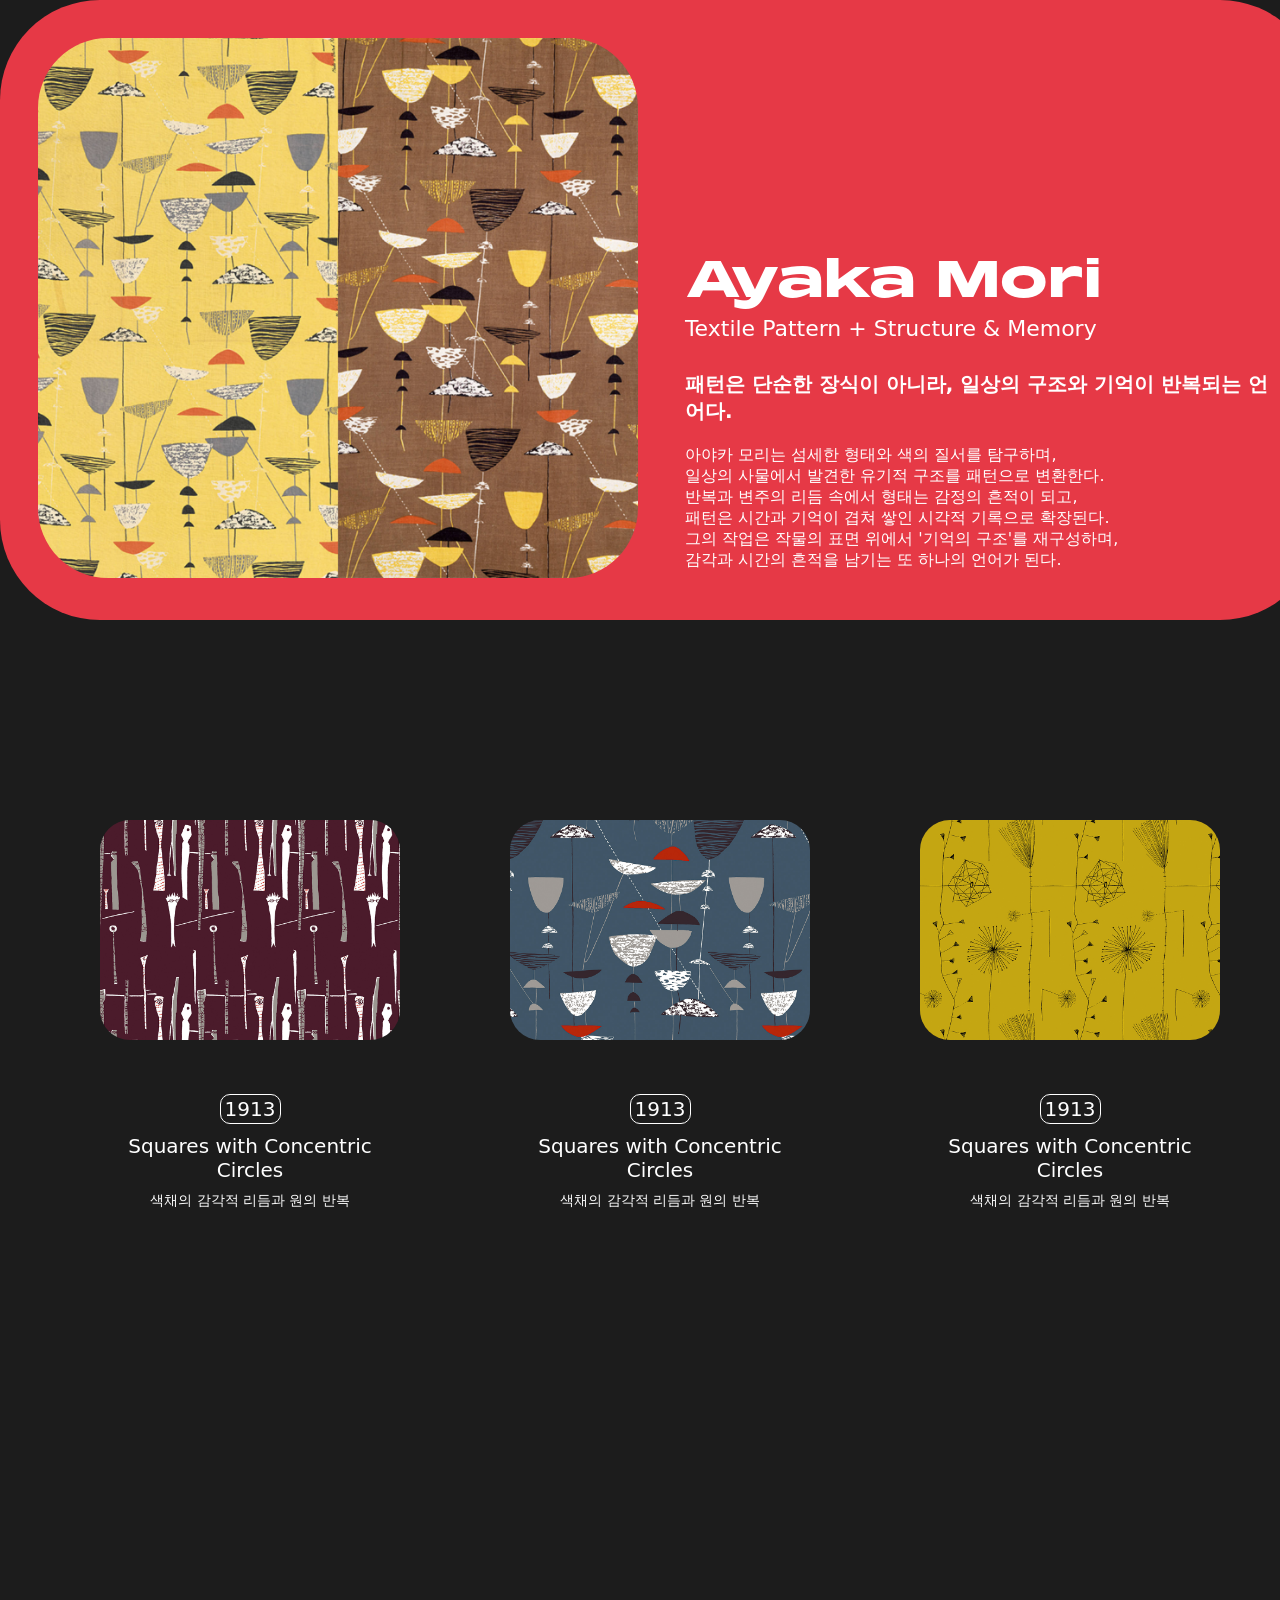
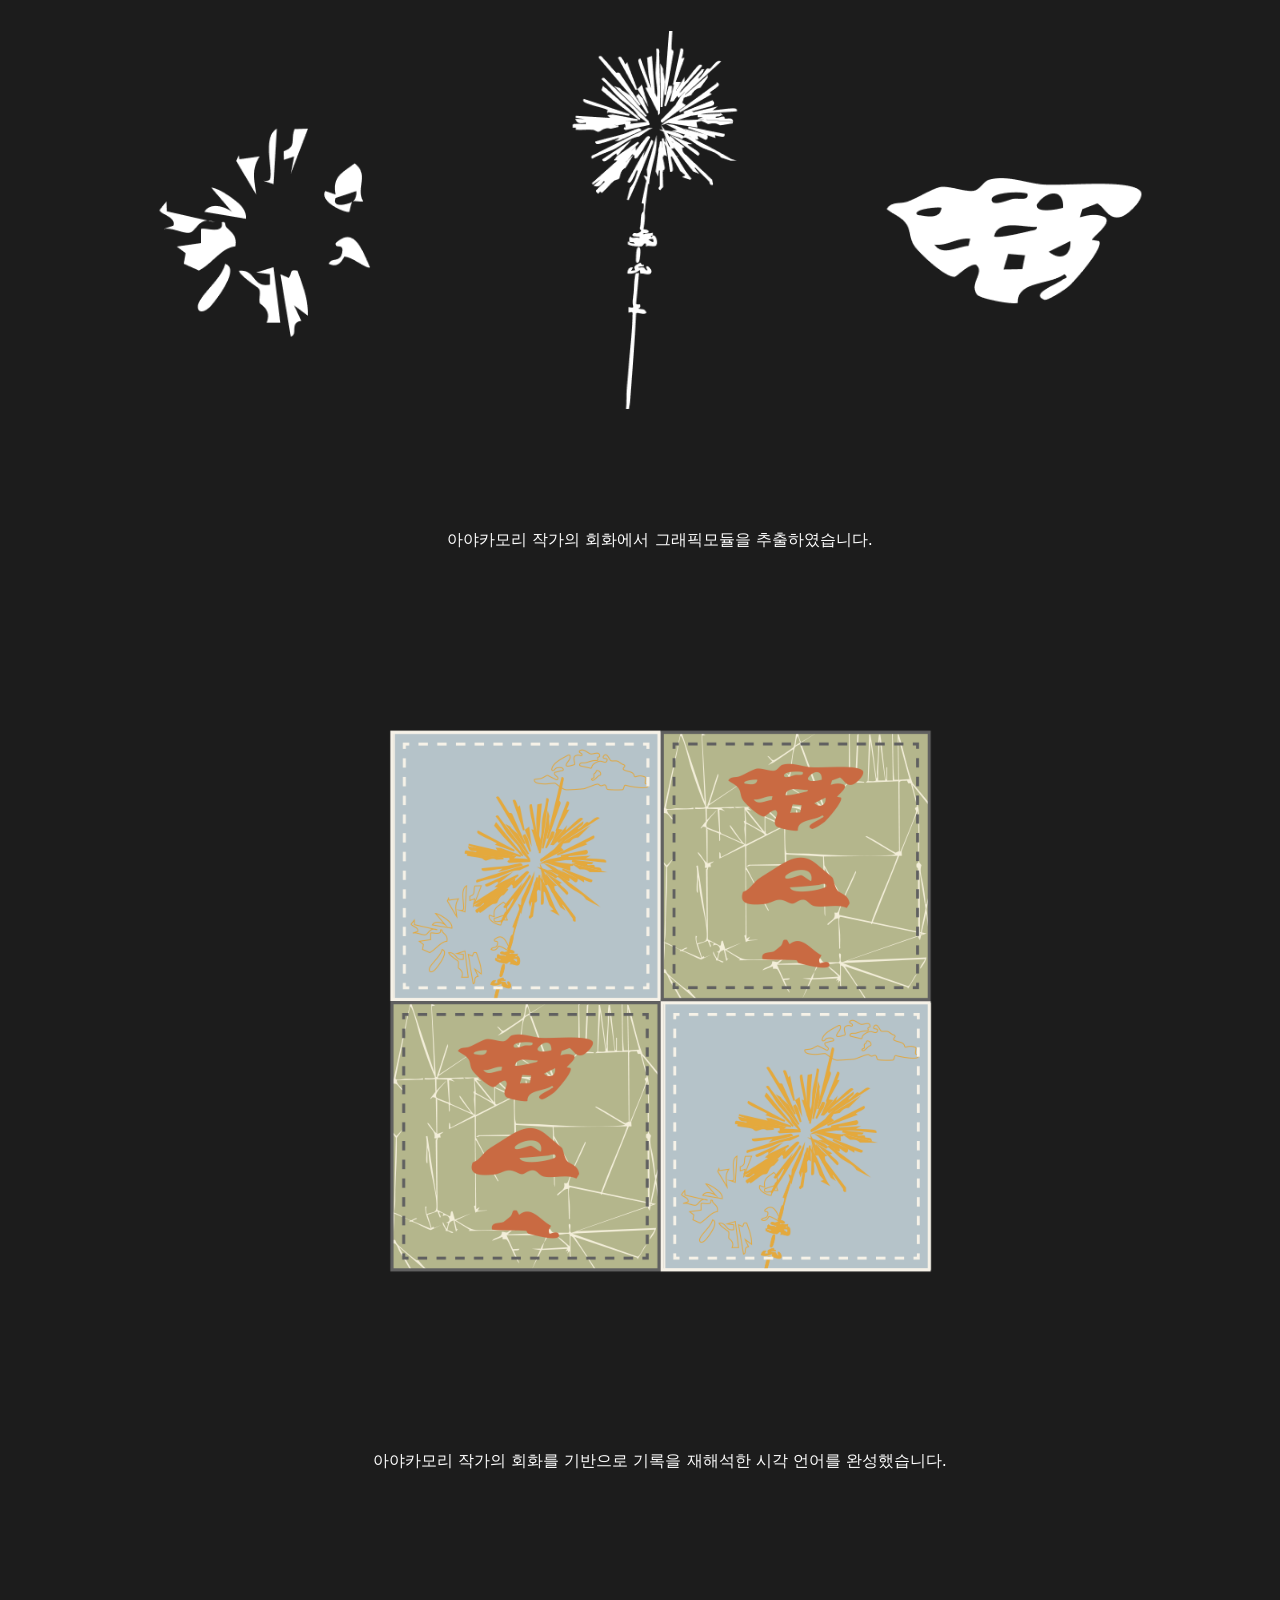
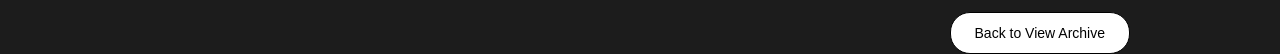
==== archive_ayaka.html @ 8d6dabad "Add files via upload" ====
<!DOCTYPE html>
<html lang="ko">
<head>
    <meta charset="UTF-8">
    <meta name="viewport" content="width=1400">
    <title>ARTIVE</title>
    <link rel="stylesheet" href="/css/style1.css">
    <link rel="icon" type="image/png" sizes="32x100" href="./images/symbol.png">
    <link rel="stylesheet" href="https://cdn.jsdelivr.net/npm/swiper@11/swiper-bundle.min.css" />
</head>
<body>

    <div class="artist_box">
        <div class="artist_img3"></div>
        <div class="artist_box_t3">
<p class="name">Ayaka Mori</p>
<p class="field_E">Textile Pattern + Structure & Memory</p>
<p class="t_main">패턴은 단순한 장식이 아니라, 일상의 구조와 기억이 반복되는 언어다.
  
</p>
<p class="t_sub">아야카 모리는 섬세한 형태와 색의 질서를 탐구하며,
    <br>일상의 사물에서 발견한 유기적 구조를 패턴으로 변환한다.
    <br>반복과 변주의 리듬 속에서 형태는 감정의 흔적이 되고,
    <br>패턴은 시간과 기억이 겹쳐 쌓인 시각적 기록으로 확장된다.
    <br>그의 작업은 작물의 표면 위에서 '기억의 구조'를 재구성하며,
    <br>감각과 시간의 흔적을 남기는 또 하나의 언어가 된다.
</p>
        </div>
    </div>

 <div class="work">
    <ul class="work_i">
        <li><img src="./images/아야카모리 작품2.png" alt="작품2">
        <div class="w_text">
            <p class="year">1913</p>
            <p class="work_t">Squares with Concentric Circles</p>
            <p class="work_p">색채의 감각적 리듬과 원의 반복</p>
        </div></li>
        <li><img src="./images/아야카모리 작품3.png" alt="작품3">
        <div class="w_text">
            <p class="year">1913</p>
            <p class="work_t">Squares with Concentric Circles</p>
            <p class="work_p">색채의 감각적 리듬과 원의 반복</p>
        </div></li>
        <li><img src="./images/아야카모리 작품4.png" alt="작품4">
        <div class="w_text">
            <p class="year">1913</p>
            <p class="work_t">Squares with Concentric Circles</p>
            <p class="work_p">색채의 감각적 리듬과 원의 반복</p>
        </div></li>
    </ul>
</div>




<div class="graphic_boxA">

</div>

<p class="graphic_p">
   아야카모리 작가의 회화에서 그래픽모듈을 추출하였습니다.
</p>

<div class="graphic_a">
   
       
</div>


<p class="graphic_p">
 아야카모리 작가의 회화를 기반으로 기록을 재해석한 시각 언어를 완성했습니다.
</p>

<button class="back-archive-btn" onclick="closeArchive()">Back to View Archive</button>

</body>
</html>
---- css/style1.css ----
* {
    padding: 0;
    margin: 0;
}

ul {
    list-style: none;
}

a {
    color: inherit;
    text-decoration: none;
}

body {
    background-color: #1c1c1c;
    color: white;
    font-family: "Pretendard Variable", Pretendard, -apple-system, BlinkMacSystemFont, system-ui, Roboto, "Helvetica Neue", "Segoe UI", "Apple SD Gothic Neo", "Noto Sans KR", "Malgun Gothic", "Apple Color Emoji", "Segoe UI Emoji", "Segoe UI Symbol", sans-serif;
}

.artist_box {
    width: 1320px;
    height: 620px;
    margin: 0 auto;
    border-radius: 100px;
    background-color: #e63946;
    display: flex;
    justify-content: space-between;
    padding: 38px;
    box-sizing: border-box;
}

.artist_img {
    background: url(../images/김하린\ 작품1.png)no-repeat;
    border-radius: 70px;
    width: 600px;
    height: 540px;
    background-size: cover;
}

.artist_img2 {
    background: url(../images/이도현\ 작품\ 1.png)no-repeat;
    border-radius: 70px;
    width: 600px;
    height: 540px;
    background-size: cover;
}

.artist_img3 {
    background: url(../images/아야카모리\ 작품\ 1.png)no-repeat center;
    border-radius: 70px;
    width: 600px;
    height: 540px;
    background-size: cover;
}

.artist_img4 {
    background: url(../images/장우석\ 작품\ 1.png)no-repeat center;
    border-radius: 70px;
    width: 600px;
    height: 540px;
    background-size: cover;
}

.artist_box_t {
    width: 48%;
    margin-top: 250px;
    text-align: left;
}

.artist_box_t2 {
    width: 48%;
    margin-top: 230px;
    text-align: left;
}

.artist_box_t3 {
    width: 48%;
    margin-top: 205px;
    text-align: left;
}

.name {
    font-family: 'PP Monument Extended', sans-serif;
    font-size: 50px;
}

@font-face {
    font-family: 'PP Monument Extended';
    src: url(../fonts/PPMonumentExtended-Black.otf) format('OpenType');
    font-weight: 400;
    /* 보통 weight */
    font-style: normal;
}

.field_E {

    margin-bottom: 30px;
    font-size: 22px;
    font-weight: 500;
}

.t_main {
    font-size: 20px;
    font-weight: 700;
}

.t_sub {
    margin-top: 20px;
}

.work {

    width: 1320px;
    margin: 200px auto;

}

.work_i {
    display: flex;
    justify-content: space-between;
    width: 1120px;
    margin: 0 auto;
}

.work_i li {
    width: 300px;
    flex-shrink: 0;

}

.work_i li img {
    width: 100%;
    height: 220px;
    object-fit: cover;
    border-radius: 30px;
    transition: transform 0.3s ease;
    border: none;

}

.work_i li img:hover {
    transform: scale(1.3);
    z-index: 10;
    position: relative;
}

.w_text {
    text-align: center;
    margin-top: 50px;
}

.year {
    border: 1px solid white;
    border-radius: 10px;
    width: 55px;
    padding: 2px;
    margin: 0 auto;
    font-size: 20px;
}

.work_t {
    font-size: 20px;
    margin: 10px 0;
}

.work_p {
    font-size: 14px;
}

.graphic_boxH {

    background: url(../images/김하린icon.png) no-repeat center;
    height: 220px;
    width: 1300px;
    margin-top: 400px;
}

.graphic_boxA {

    background: url(../images/아야카icon.png) no-repeat center ;
    height: 420px;
    width: 1300px;
    margin-top: 400px;
    scale: 90%;
}



.graphic_boxL {
    background: url(../images/이도현\ icon.png) no-repeat center;
    height: 200px;
    width: 1300px;
    margin-top: 400px;

}

.graphic_boxJ {
    background: url(../images/장우석\ icon.png) no-repeat center;
    height: 330px;
    width: 1300px;
    margin-top: 400px;

}
.graphic_p1{
        margin-top: 100px;
    text-align: center;
    margin-bottom: 300px;
    width: 1320px;
}

.graphic_p {
    margin-top: 100px;
    text-align: center;
    margin-bottom: 100px;
    width: 1320px;
}

.graphic_h {
    background: url(../images/김하린\ 작업.png)no-repeat center;
    height: 420px;
    width: 1320px;
}

.graphic_l {
    background: url(../images/이도현\ 작업.png)no-repeat center;
    height: 350px;
    width: 1320px;

}

.graphic_a {
    background: url(../images/아야카\ 작업.png)no-repeat center ;
    height: 700px;
    width: 1320px;
    scale: 80%;

}

.graphic_j {
    background: url(../images/장우석\ 작업.png)no-repeat center;
    height: 620px;
    width: 1320px;

}


.back-archive-btn {
    position: absolute;
    right: 150px;
    display: block;
    margin: 40px auto;
    padding: 12px 24px;
    border: 1px solid #000;
    background: #fff;
    cursor: pointer;
    font-size: 14px;
    transition: 0.2s;
    border-radius: 20px;
      white-space: nowrap;


}

.back-archive-btn:hover {
    background: #000;
    color: #fff;
}
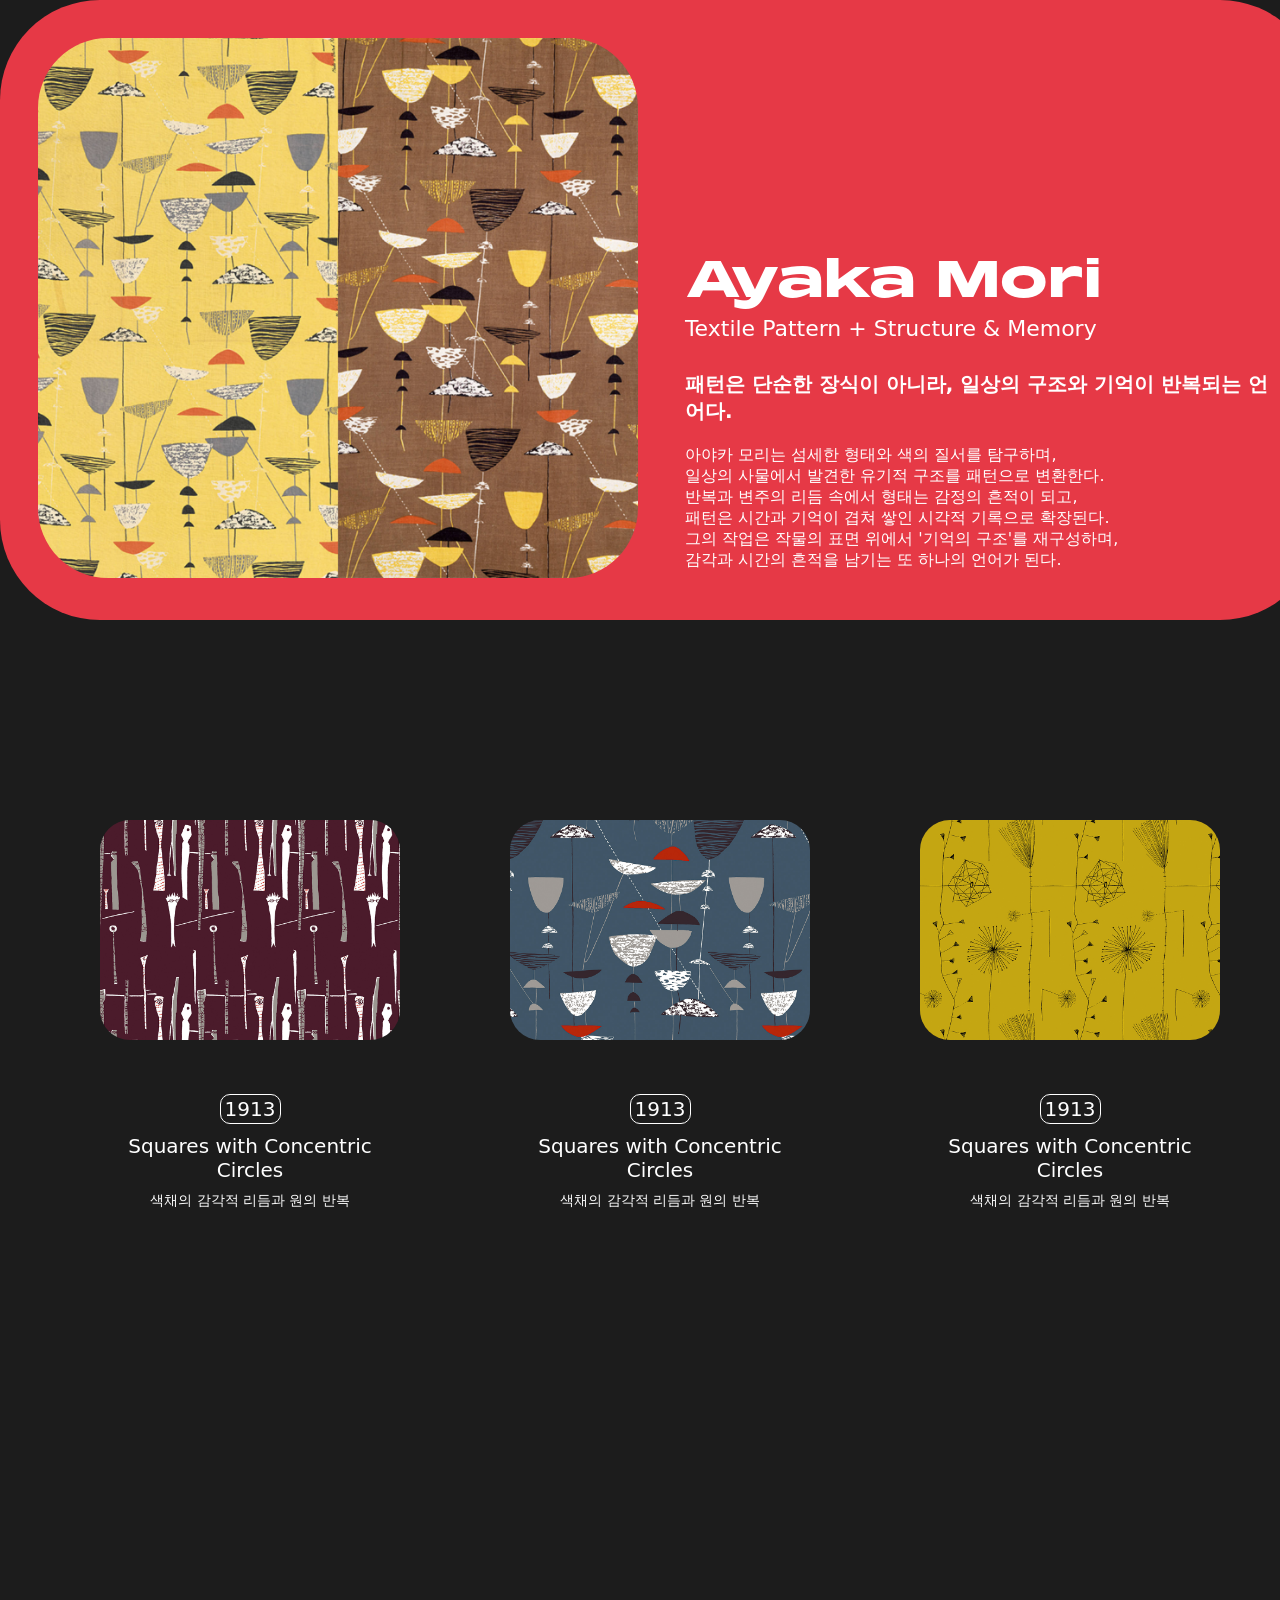
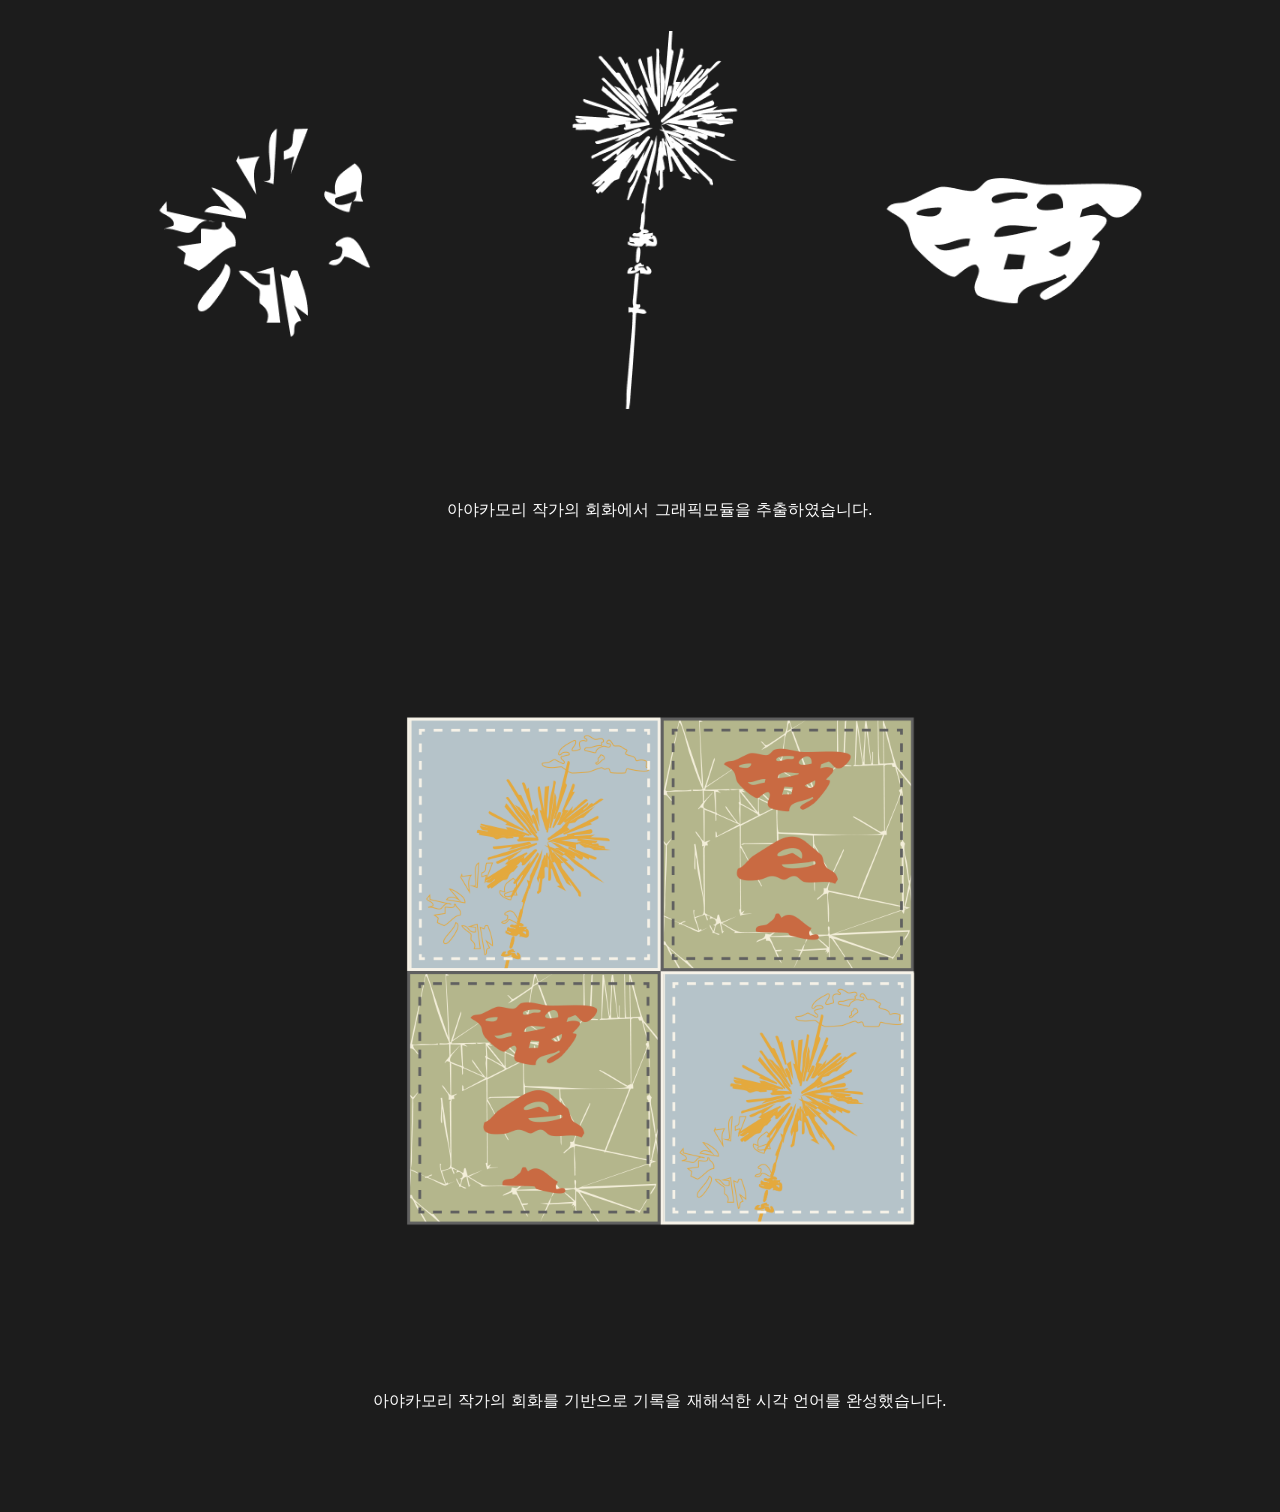
==== commit 4ad5404c: "Add files via upload" ====
--- a/archive_ayaka.html
+++ b/archive_ayaka.html
@@ -72,7 +72,7 @@
  아야카모리 작가의 회화를 기반으로 기록을 재해석한 시각 언어를 완성했습니다.
 </p>
 
-<button class="back-archive-btn" onclick="closeArchive()">Back to View Archive</button>
+
 
 </body>
 </html>
--- a/css/style1.css
+++ b/css/style1.css
@@ -210,7 +210,7 @@
 }
 
 .graphic_p {
-    margin-top: 100px;
+    margin-top: 70px;
     text-align: center;
     margin-bottom: 100px;
     width: 1320px;
@@ -233,7 +233,7 @@
     background: url(../images/아야카\ 작업.png)no-repeat center ;
     height: 700px;
     width: 1320px;
-    scale: 80%;
+    scale: 75%;
 
 }
 
@@ -244,26 +244,3 @@
 
 }
 
-
-.back-archive-btn {
-    position: absolute;
-    right: 150px;
-    display: block;
-    margin: 40px auto;
-    padding: 12px 24px;
-    border: 1px solid #000;
-    background: #fff;
-    cursor: pointer;
-    font-size: 14px;
-    transition: 0.2s;
-    border-radius: 20px;
-      white-space: nowrap;
-
-
-}
-
-.back-archive-btn:hover {
-    background: #000;
-    color: #fff;
-}
-
